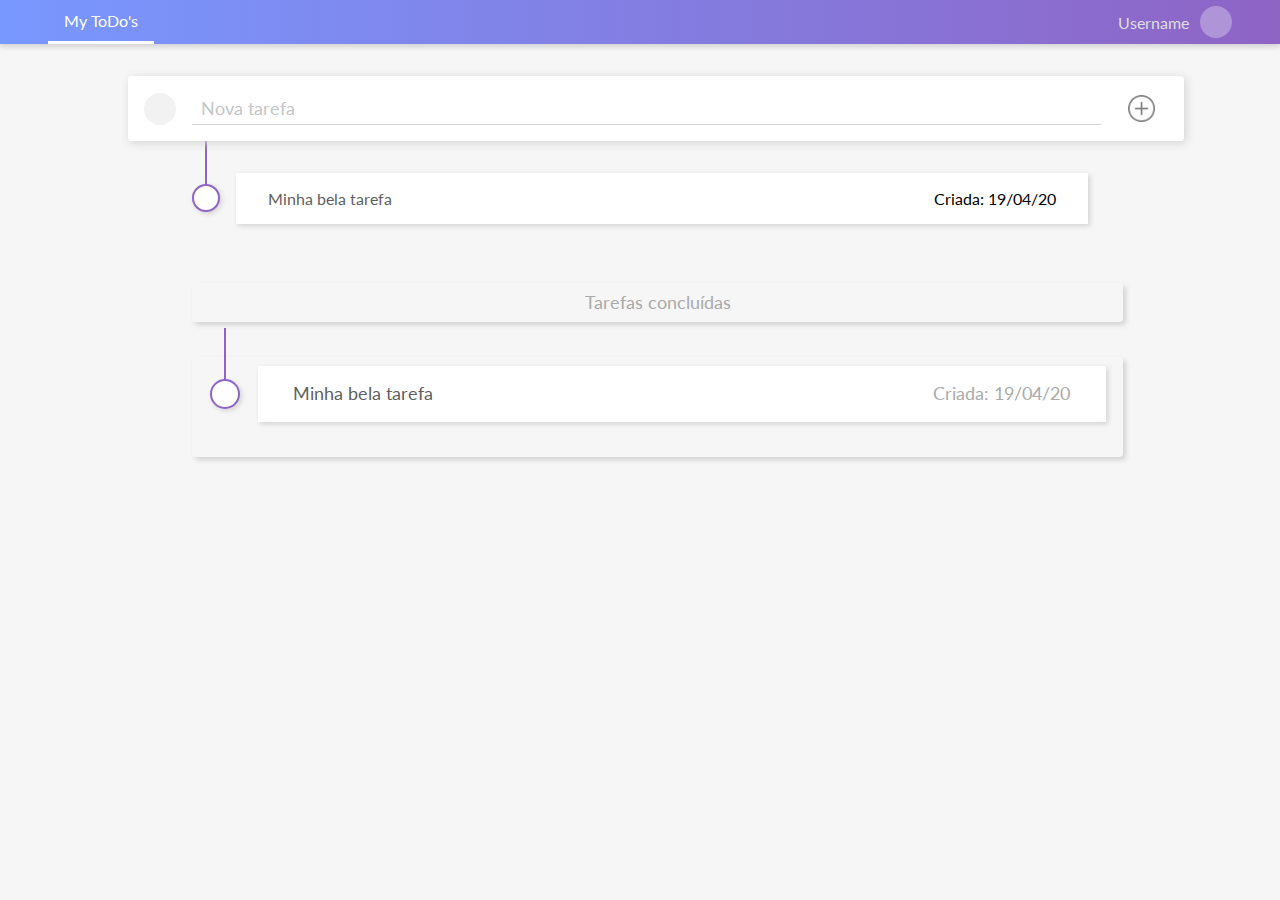
==== Aula20_projetoToDO_e_revisaoDOM/20_ProjetoToDo_I/index.html @ b9e3d67e "Enviando arquivos referentes a aula 20 - dia 25-11-21" ====
<!DOCTYPE html>
<html lang="pt-br">

<head>
    <meta charset="UTF-8">
    <meta http-equiv="X-UA-Compatible" content="IE=edge">
    <meta name="viewport" content="width=device-width, initial-scale=1.0">
    <link rel="stylesheet" href="./styles/lista-tarefas.css">
    <title>ToDo</title>
</head>

<body>
    <header>
        <nav>
            <a href="#">My ToDo's</a>
        </nav>

        <div class="user-info">
            <p>username</p>
            <div class="user-image"></div>
        </div>
    </header>


    <form class="nova-tarefa">
        <div class="not-done "></div>

        <input type="text" placeholder="Nova tarefa">

        <button>
            <img src="./assets/plus.png" alt="Adicionar Tarefa">
        </button>
    </form>


    <ul class="tarefas-pendentes">
        <li class="tarefa">
            <div class="not-done"></div>
            <div class="descripcion">
                <p class="nome">Minha bela tarefa</p>
                <p class="timestamp">Criada: 19/04/20</p>
            </div>
        </li>
    </ul>

    <h2 class="titulo-concluida">Tarefas concluídas</h2>
    <ul class="titulo-concluida">
        <li class="tarefa">
            <div class="not-done"></div>
            <div class="descripcion">
                <p class="nome">Minha bela tarefa</p>
                <p class="timestamp">Criada: 19/04/20</p>
            </div>
        </li>
    </ul>

    <!--  -->

</body>

</html>
---- Aula20_projetoToDO_e_revisaoDOM/20_ProjetoToDo_I/styles/lista-tarefas.css ----
@import url('./common.css');
header {
    display: flex;
    background: linear-gradient(90deg, var(--primary), var(--secondary));
    box-shadow: 0px 3px 5px lightgrey;
    padding: 0 3em;
    margin-bottom: 2em;
}

a {
    display: block;
    width: fit-content;
    padding: .7em 1em;
    border-bottom: .2em solid white;
    text-decoration: none;
    color: white
}

.user-info {
    display: flex;
    align-items: center;
    margin-left: auto;
    color: rgb(223, 223, 223);
}

.user-info p {
    text-transform: capitalize;
}

.user-info .user-image {
    height: 2em;
    width: 2em;
    border-radius: 50%;
    background-color: white;
    opacity: .3;
    margin-left: .7em;
}


/* Novas tarefa ----------------------------------------------------------- */
.nova-tarefa {
    position: relative;
    display: flex;
    align-items: center;
    background-color: white;
    width: 80%;
    margin: 0 10%;
    padding: 1em;
    box-shadow: 2px 2px 10px lightgrey;
    border-radius: .2em;
    z-index: 20;
}

.nova-tarefa input[type=text] {
    border: none;
    flex: 1;
    border-bottom: 1px solid lightgrey;
    border-radius: 0;
    padding: .3em;
    font-size: 1.1em;
}

.nova-tarefa input:focus {
    outline: none;
    border-bottom: 1px solid grey;
}

.nova-tarefa input::placeholder {
    color: rgb(197, 197, 197);
    text-indent: .2em;
}

.nova-tarefa button {
    height: 2em;
    width: 2em;
    background-color: transparent;
    margin-left: 2em;
    margin-right: 1em;
    opacity: .5;
}

.nova-tarefa button:hover {
    opacity: 1;
}

.nova-tarefa button img {
    height: 100%;
    width: 100%;
}

.not-done {
    width: 2em;
    height: 2em;
    background-color: var(--app-grey);
    margin-right: 1em;
    border-radius: 50%;
    cursor: pointer;
}


/* Lista de tarefas ----------------------------------------------------------- */
.tarefa {
    display: flex;
    align-items: center;
    margin-bottom: 1.5em;
}

.tarefa .not-done {
    position: relative;
    height: 1.5em;
    width: 1.5em;
    background-color: white;
    box-shadow: 2px 2px 5px lightgrey;
    border: 2px solid var(--secondary);
    z-index: 2;
    transition: background-color 200ms linear;
}

.tarefa .not-done:hover {
    background-color: var(--secondary);
}

.tarefa:first-child .not-done::before {
    content: '';
    position: absolute;
    bottom: 100%;
    left: calc(.75em - 1px);
    display: block;
    height: 3em;
    width: 2px;
    background-color: var(--secondary);
}

.tarefa:not(:last-child) .not-done::after {
    content: '';
    position: absolute;
    top: 100%;
    left: calc(.75em - 1px);
    display: block;
    height: 4.5em;
    width: 2px;
    background-color: var(--secondary);
}

.tarefa .descripcion {
    display: flex;
    align-items: center;
    justify-content: space-between;
    flex: 1;
    background-color: white;
    padding: 1em 2em;
    box-shadow: 2px 2px 5px lightgrey;
}

.tarefa .nome {
    color: rgb(95, 95, 95);
}

.tarea .timestamp {
    font-size: .9em;
    color: rgb(134, 134, 134);
}

/* Tarefas pendentes ----------------------------------------------------------- */

.tarefas-pendentes {
    display: flex;
    flex-direction: column;
    width: 70%;
    list-style: none;
    margin: 2em 15%;
}

/* Tarefas concluidas ----------------------------------------------------------- */

.titulo-concluida {
    position: relative;
    width: 8em;
    text-align: center;
    padding: .5em 1em;
    border-radius: .2em;
    box-shadow: 3px 3px 5px lightgrey;
    color: rgb(170, 170, 170);
    font-weight: 400;
    font-size: 1.1em;
    margin-left: calc(15% - 4em);
    z-index: 20;
}

.titulo-concluida {
    display: flex;
    flex-direction: column;
    width: 70%;
    list-style: none;
    margin: 2em 15%;
}

/* Necessário incluir novas classes de acordo com a necessidade */
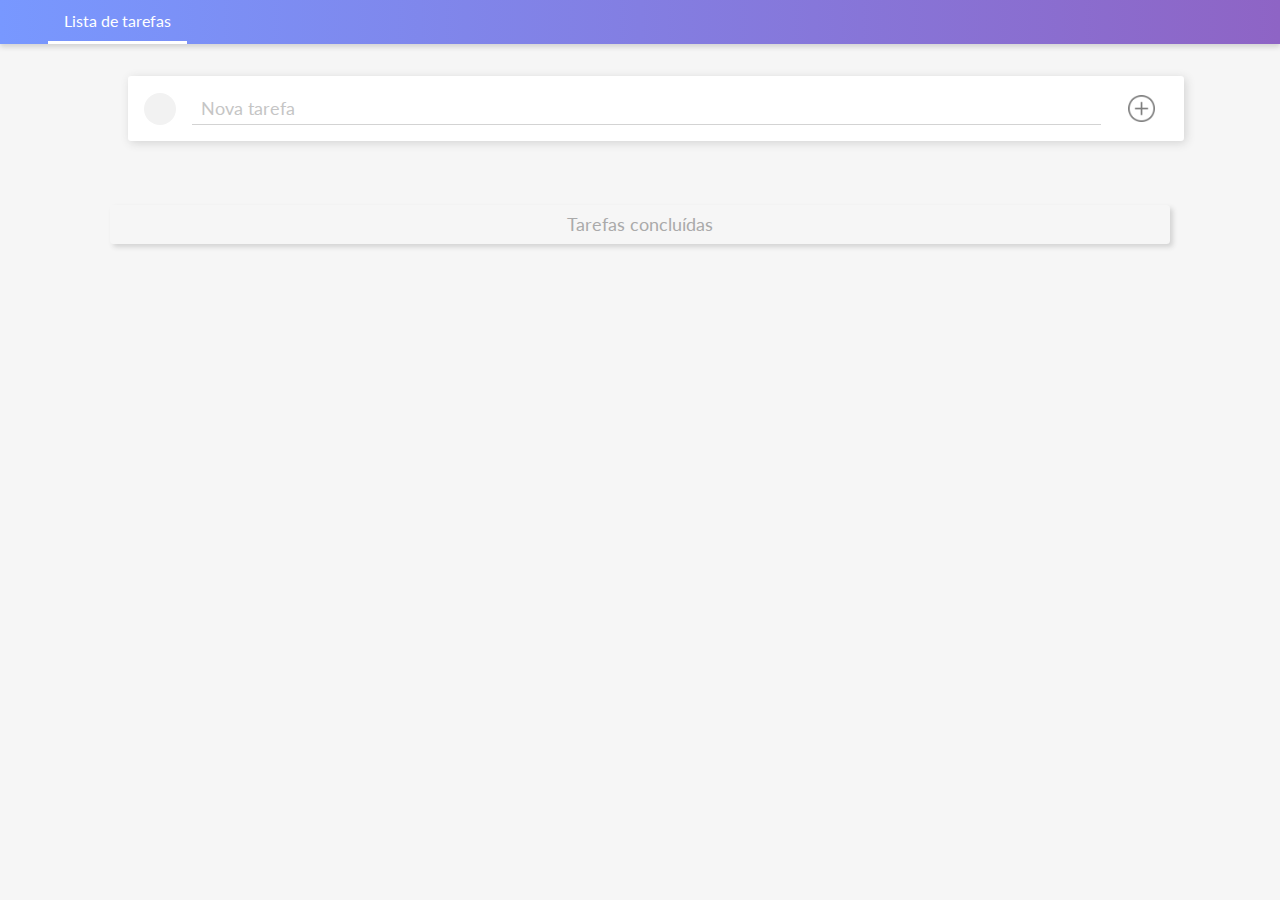
==== commit 8888e348: "Aula 26-11-21 -> Exemplo prático realizado em aula" ====
--- a/Aula20_projetoToDO_e_revisaoDOM/20_ProjetoToDo_I/index.html
+++ b/Aula20_projetoToDO_e_revisaoDOM/20_ProjetoToDo_I/index.html
@@ -12,49 +12,49 @@
 <body>
     <header>
         <nav>
-            <a href="#">My ToDo's</a>
+            <a href="#">Lista de tarefas</a>
         </nav>
 
-        <div class="user-info">
+        <!-- <div class="user-info">
             <p>username</p>
             <div class="user-image"></div>
-        </div>
+        </div> -->
     </header>
 
 
     <form class="nova-tarefa">
         <div class="not-done "></div>
 
-        <input type="text" placeholder="Nova tarefa">
+        <input id="nova-tarefa" type="text" placeholder="Nova tarefa">
 
-        <button>
+        <button id="adicionar-tarefa">
             <img src="./assets/plus.png" alt="Adicionar Tarefa">
         </button>
     </form>
 
 
     <ul class="tarefas-pendentes">
-        <li class="tarefa">
+       <!--  <li class="tarefa">
             <div class="not-done"></div>
             <div class="descripcion">
                 <p class="nome">Minha bela tarefa</p>
                 <p class="timestamp">Criada: 19/04/20</p>
             </div>
-        </li>
+        </li> -->
     </ul>
 
     <h2 class="titulo-concluida">Tarefas concluídas</h2>
-    <ul class="titulo-concluida">
-        <li class="tarefa">
+    <ul class="tarefas-concluidas">
+        <!-- <li class="tarefa">
             <div class="not-done"></div>
             <div class="descripcion">
                 <p class="nome">Minha bela tarefa</p>
                 <p class="timestamp">Criada: 19/04/20</p>
             </div>
-        </li>
+        </li> -->
     </ul>
 
-    <!--  -->
+    <script src="js/script.js"></script>
 
 </body>
 
--- a/Aula20_projetoToDO_e_revisaoDOM/20_ProjetoToDo_I/styles/lista-tarefas.css
+++ b/Aula20_projetoToDO_e_revisaoDOM/20_ProjetoToDo_I/styles/lista-tarefas.css
@@ -187,12 +187,32 @@
     z-index: 20;
 }
 
-.titulo-concluida {
+/* Tarefas concluidas */
+.titulo-concluida,
+.tarefas-concluidas {
     display: flex;
     flex-direction: column;
-    width: 70%;
+    width: 80%;
     list-style: none;
-    margin: 2em 15%;
-}
-
-/* Necessário incluir novas classes de acordo com a necessidade */
+    margin: 2rem auto;
+}
+
+/* circulo concluidas */
+.tarefas-concluidas .not-done {
+    background-color: var(--app-grey);
+    border-color: grey;
+}
+
+.tarefas-concluidas .not-done::before,
+.tarefas-concluidas .not-done::after {
+    background-color: grey !important;
+}
+
+.tarefas-concluidas .tarefa .descripcion {
+    background-color: white;
+}
+
+.tarefas-concluidas .tarefa .descripcion .nome {
+    color: grey;
+    text-decoration: line-through;
+}